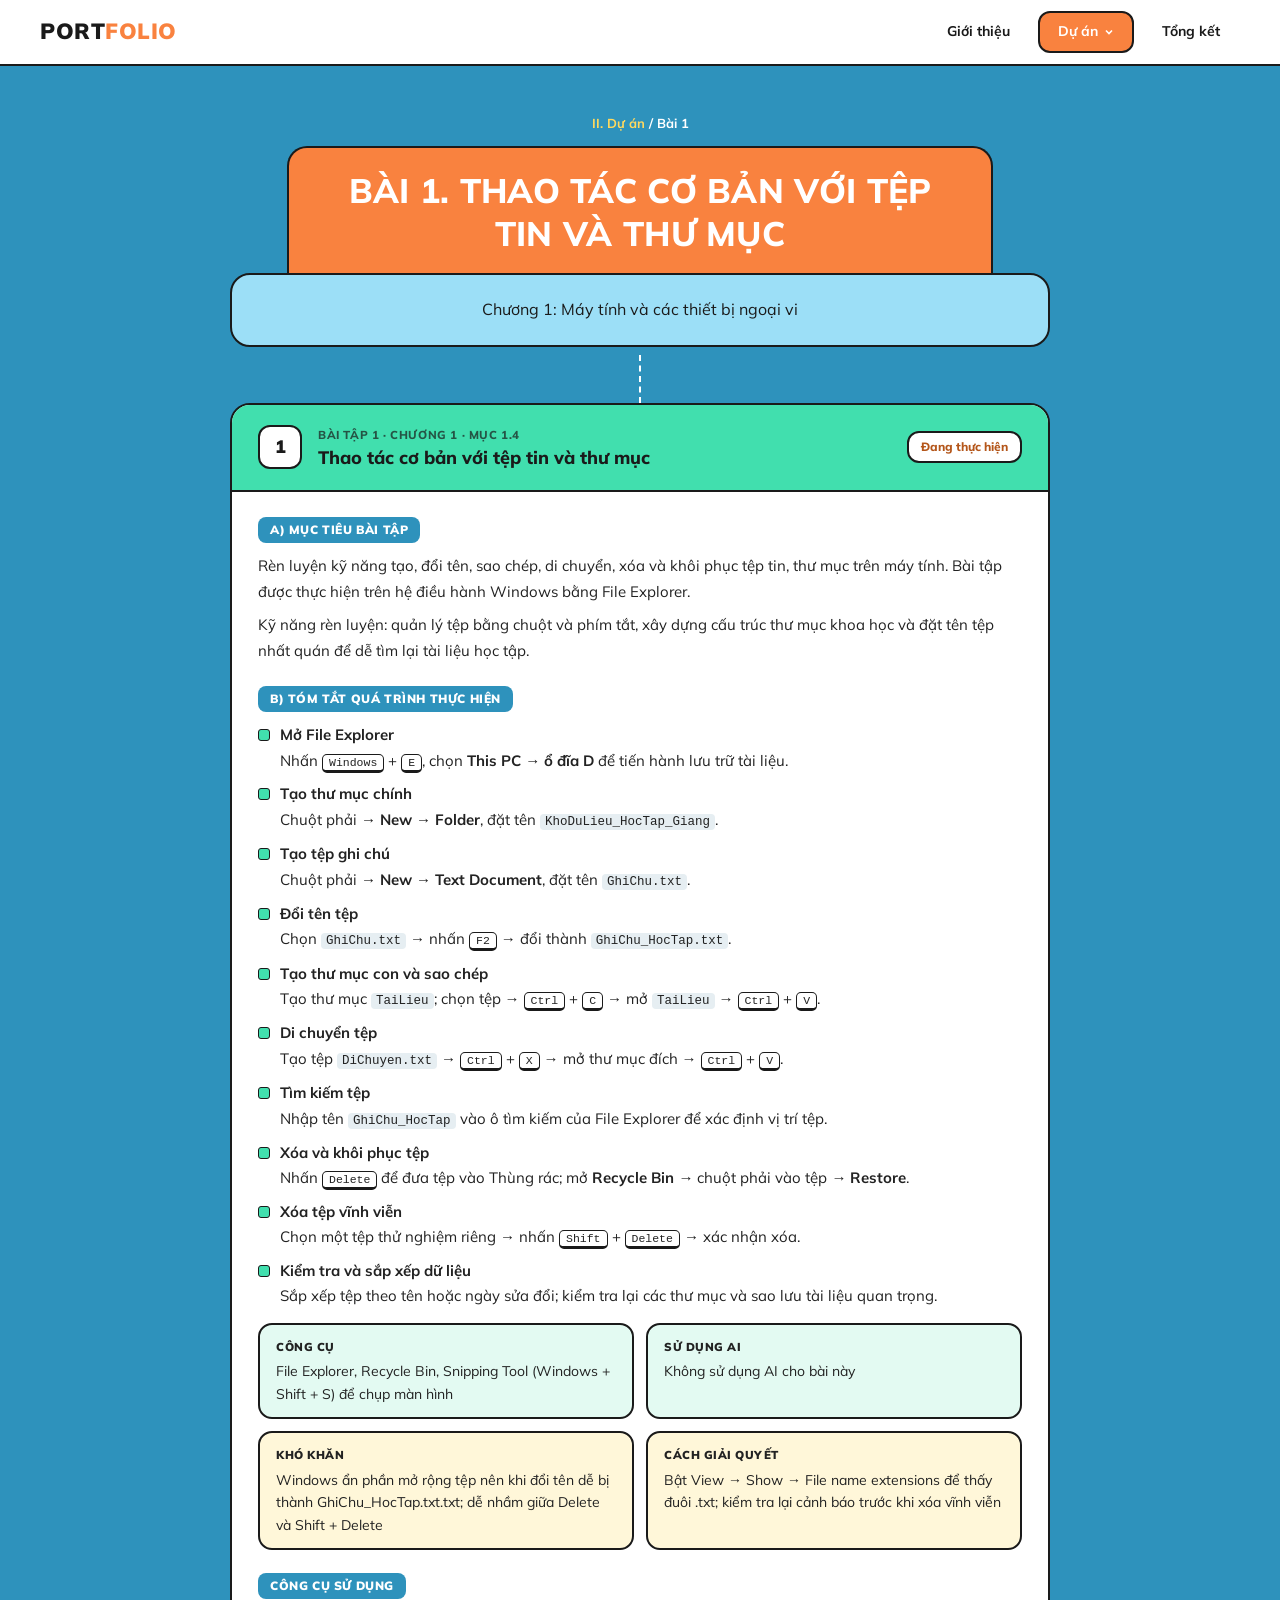
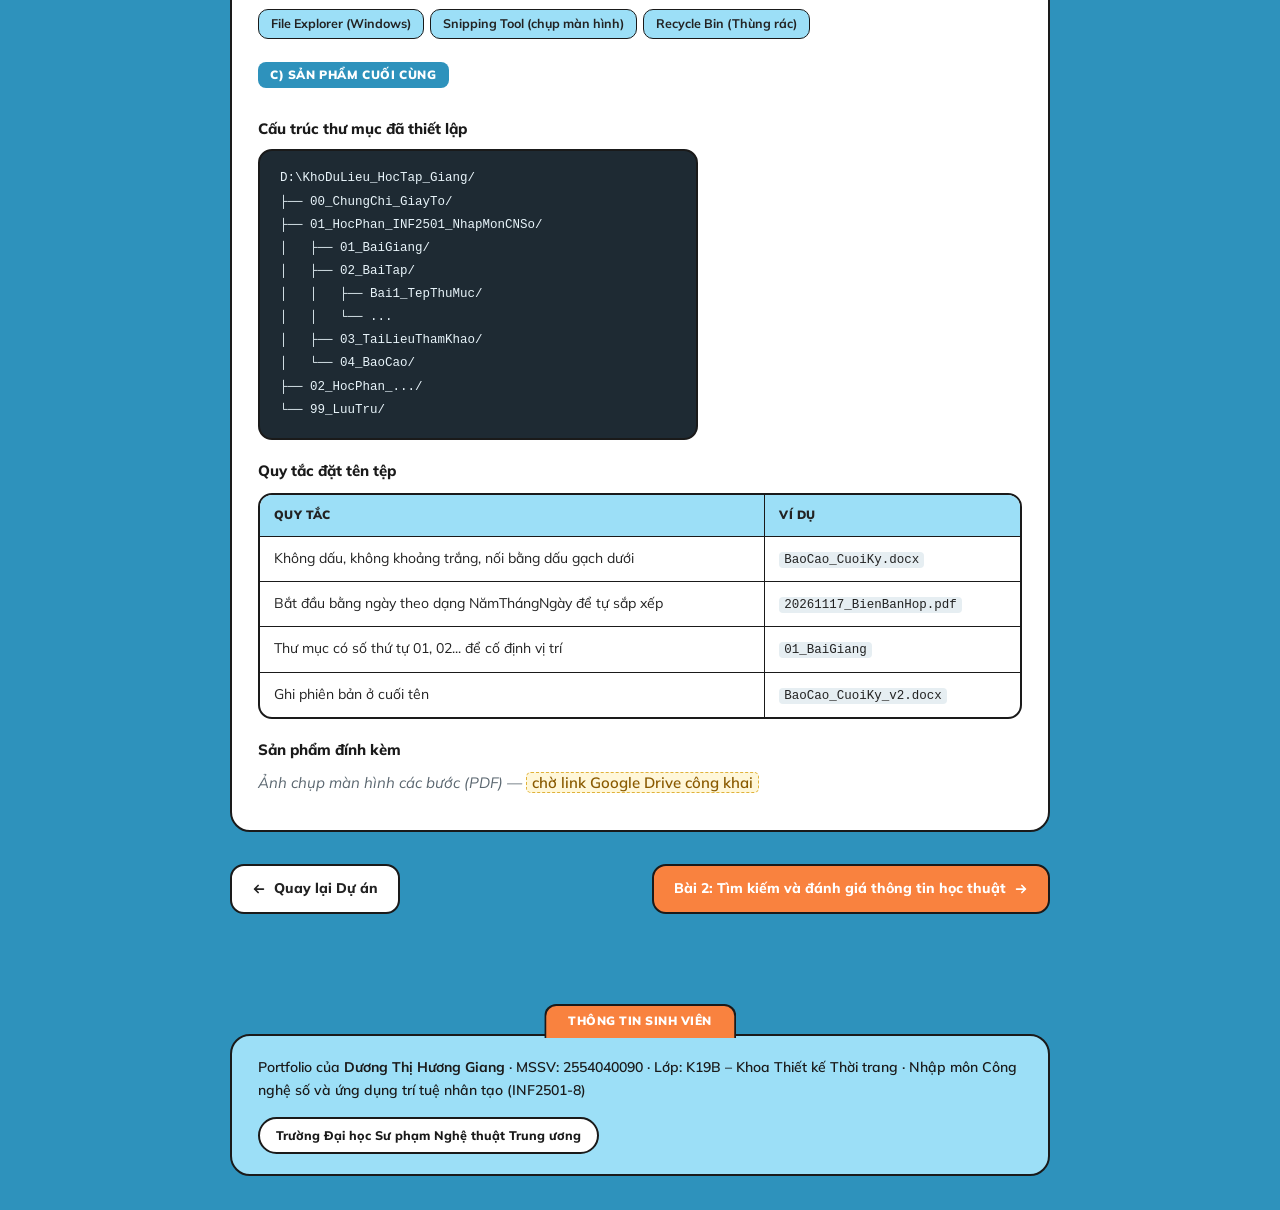
==== bai-1.html @ 85dfc7b1 "Portfolio website - Dương Thị Hương Giang Co-Authored-By: Claude Opus 5.5 <noreply@anthropic.com>" ====
<!doctype html>
<html lang="vi">
<head>
<meta charset="utf-8">
<meta name="viewport" content="width=device-width, initial-scale=1">
<title>Bài 1 – Thao tác cơ bản với tệp tin và thư mục · Portfolio Dương Thị Hương Giang</title>
<meta name="description" content="Rèn luyện kỹ năng tạo, đổi tên, sao chép, di chuyển, xóa tệp tin và thư mục một cách thành thạo trên hệ điều hành.">
<link rel="preconnect" href="https://fonts.googleapis.com">
<link rel="preconnect" href="https://fonts.gstatic.com" crossorigin>
<link href="https://fonts.googleapis.com/css2?family=Mulish:ital,wght@0,400;0,500;0,600;0,700;0,800;0,900;1,400;1,600&display=swap" rel="stylesheet">
<link rel="stylesheet" href="assets/style.css?v=1794900720">
<link rel="icon" href="data:image/svg+xml,%3Csvg xmlns='http://www.w3.org/2000/svg' viewBox='0 0 32 32'%3E%3Crect width='32' height='32' rx='8' fill='%231d9e75'/%3E%3Ctext x='16' y='21' font-family='Georgia' font-size='14' font-weight='700' fill='white' text-anchor='middle'%3EHG%3C/text%3E%3C/svg%3E">
</head>
<body>
<header class="site-header">
  <nav class="nav" aria-label="Điều hướng chính">
    <a class="brand" href="index.html">Port<span>folio</span></a>
    <button class="menu-toggle" aria-label="Mở menu" aria-expanded="false"><span></span></button>
    <ul class="menu">
      <li><a href="index.html">Giới thiệu</a></li>
      <li class="has-sub is-active"><a href="projects.html">Dự án <svg class="caret" viewBox="0 0 10 10" fill="none" stroke="currentColor" stroke-width="1.6"><path d="M2 3.5l3 3 3-3"/></svg></a>
        <ul class="submenu"><li><a href="bai-1.html" class=is-active><span class="num">1</span><span class="t">Thao tác cơ bản với tệp tin và thư mục</span></a></li><li><a href="bai-2.html"><span class="num">2</span><span class="t">Tìm kiếm và đánh giá thông tin học thuật</span></a></li><li><a href="bai-3.html"><span class="num">3</span><span class="t">Viết Prompt hiệu quả cho các tác vụ học tập</span></a></li><li><a href="bai-4.html"><span class="num">4</span><span class="t">Sử dụng công cụ hợp tác trực tuyến cho dự án nhóm</span></a></li><li><a href="bai-5.html"><span class="num">5</span><span class="t">Sử dụng AI tạo sinh để hỗ trợ sáng tạo nội dung</span></a></li><li><a href="bai-6.html"><span class="num">6</span><span class="t">Sử dụng AI có trách nhiệm trong học tập và nghiên cứu</span></a></li></ul>
      </li>
      <li><a href="conclusion.html">Tổng kết</a></li>
    </ul>
  </nav>
</header>
<main>
<section class="page-head">
  <div class="inner">
    <div class="crumbs"><a href="projects.html">II. Dự án</a> / Bài 1</div>
    <h2>Bài 1. Thao tác cơ bản với tệp tin và thư mục</h2>
    <p>Chương 1: Máy tính và các thiết bị ngoại vi</p>
  </div>
</section>
<div class="wrap-col">
<article class="project-card reveal">
  <div class="project-card-header">
    <div class="bai-badge">1</div>
    <div class="project-title-wrap">
      <div class="project-subject">Bài tập 1 · Chương 1 · Mục 1.4</div>
      <div class="project-title">Thao tác cơ bản với tệp tin và thư mục</div>
    </div>
    <span class="status-badge status-wip">Đang thực hiện</span>
  </div>
  <div class="project-body">
    <div class="project-section"><div class="project-section-label">a) Mục tiêu bài tập</div><p>Rèn luyện kỹ năng tạo, đổi tên, sao chép, di chuyển, xóa và khôi phục tệp tin, thư mục trên máy tính. Bài tập được thực hiện trên hệ điều hành Windows bằng File Explorer.</p>
<p>Kỹ năng rèn luyện: quản lý tệp bằng chuột và phím tắt, xây dựng cấu trúc thư mục khoa học và đặt tên tệp nhất quán để dễ tìm lại tài liệu học tập.</p></div>
    <div class="project-section"><div class="project-section-label">b) Tóm tắt quá trình thực hiện</div><ul class="steps">
<li><div><b>Mở File Explorer</b><br>Nhấn <kbd>Windows</kbd> + <kbd>E</kbd>, chọn <b>This PC</b> → <b>ổ đĩa D</b> để tiến hành lưu trữ tài liệu.</div></li>
<li><div><b>Tạo thư mục chính</b><br>Chuột phải → <b>New → Folder</b>, đặt tên <code>KhoDuLieu_HocTap_Giang</code>.</div></li>
<li><div><b>Tạo tệp ghi chú</b><br>Chuột phải → <b>New → Text Document</b>, đặt tên <code>GhiChu.txt</code>.</div></li>
<li><div><b>Đổi tên tệp</b><br>Chọn <code>GhiChu.txt</code> → nhấn <kbd>F2</kbd> → đổi thành <code>GhiChu_HocTap.txt</code>.</div></li>
<li><div><b>Tạo thư mục con và sao chép</b><br>Tạo thư mục <code>TaiLieu</code>; chọn tệp → <kbd>Ctrl</kbd> + <kbd>C</kbd> → mở <code>TaiLieu</code> → <kbd>Ctrl</kbd> + <kbd>V</kbd>.</div></li>
<li><div><b>Di chuyển tệp</b><br>Tạo tệp <code>DiChuyen.txt</code> → <kbd>Ctrl</kbd> + <kbd>X</kbd> → mở thư mục đích → <kbd>Ctrl</kbd> + <kbd>V</kbd>.</div></li>
<li><div><b>Tìm kiếm tệp</b><br>Nhập tên <code>GhiChu_HocTap</code> vào ô tìm kiếm của File Explorer để xác định vị trí tệp.</div></li>
<li><div><b>Xóa và khôi phục tệp</b><br>Nhấn <kbd>Delete</kbd> để đưa tệp vào Thùng rác; mở <b>Recycle Bin</b> → chuột phải vào tệp → <b>Restore</b>.</div></li>
<li><div><b>Xóa tệp vĩnh viễn</b><br>Chọn một tệp thử nghiệm riêng → nhấn <kbd>Shift</kbd> + <kbd>Delete</kbd> → xác nhận xóa.</div></li>
<li><div><b>Kiểm tra và sắp xếp dữ liệu</b><br>Sắp xếp tệp theo tên hoặc ngày sửa đổi; kiểm tra lại các thư mục và sao lưu tài liệu quan trọng.</div></li>
</ul>
<dl class="kv"><div><dt>Công cụ</dt><dd>File Explorer, Recycle Bin, Snipping Tool (Windows + Shift + S) để chụp màn hình</dd></div><div><dt>Sử dụng AI</dt><dd>Không sử dụng AI cho bài này</dd></div><div><dt>Khó khăn</dt><dd>Windows ẩn phần mở rộng tệp nên khi đổi tên dễ bị thành GhiChu_HocTap.txt.txt; dễ nhầm giữa Delete và Shift + Delete</dd></div><div><dt>Cách giải quyết</dt><dd>Bật View → Show → File name extensions để thấy đuôi .txt; kiểm tra lại cảnh báo trước khi xóa vĩnh viễn</dd></div></dl></div>
    <div class="project-section"><div class="project-section-label">Công cụ sử dụng</div><div class="tools-row"><span class="tool-tag">File Explorer (Windows)</span><span class="tool-tag">Snipping Tool (chụp màn hình)</span><span class="tool-tag">Recycle Bin (Thùng rác)</span></div></div>
    <div class="project-section"><div class="project-section-label">c) Sản phẩm cuối cùng</div><h3>Cấu trúc thư mục đã thiết lập</h3>
<div class="tree">D:\KhoDuLieu_HocTap_Giang/
├── 00_ChungChi_GiayTo/
├── 01_HocPhan_INF2501_NhapMonCNSo/
│   ├── 01_BaiGiang/
│   ├── 02_BaiTap/
│   │   ├── Bai1_TepThuMuc/
│   │   └── ...
│   ├── 03_TaiLieuThamKhao/
│   └── 04_BaoCao/
├── 02_HocPhan_.../
└── 99_LuuTru/</div>
<h3>Quy tắc đặt tên tệp</h3>
<div class="table-wrap"><table><thead><tr><th>Quy tắc</th><th>Ví dụ</th></tr></thead><tbody><tr><td>Không dấu, không khoảng trắng, nối bằng dấu gạch dưới</td><td><code>BaoCao_CuoiKy.docx</code></td></tr><tr><td>Bắt đầu bằng ngày theo dạng NămThángNgày để tự sắp xếp</td><td><code>20261117_BienBanHop.pdf</code></td></tr><tr><td>Thư mục có số thứ tự 01, 02... để cố định vị trí</td><td><code>01_BaiGiang</code></td></tr><tr><td>Ghi phiên bản ở cuối tên</td><td><code>BaoCao_CuoiKy_v2.docx</code></td></tr></tbody></table></div>
<h3>Sản phẩm đính kèm</h3>
<p class="placeholder-note">Ảnh chụp màn hình các bước (PDF) — <span class="todo">chờ link Google Drive công khai</span></p></div>
  </div>
</article>
<nav class="pager" aria-label="Chuyển trang">
  <a href="projects.html"><svg viewBox="0 0 16 16" fill="none" stroke="currentColor" stroke-width="2" stroke-linecap="round" stroke-linejoin="round"><path d="M13 8H3M7 4L3 8l4 4"/></svg> Quay lại Dự án</a>
  <a class="next" href="bai-2.html">Bài 2: Tìm kiếm và đánh giá thông tin học thuật <svg viewBox="0 0 16 16" fill="none" stroke="currentColor" stroke-width="2" stroke-linecap="round" stroke-linejoin="round"><path d="M3 8h10M9 4l4 4-4 4"/></svg></a>
</nav>
</div>
</main>
<footer class="site-footer">
  <div class="left">Portfolio của <strong>Dương Thị Hương Giang</strong> · MSSV: 2554040090 · Lớp: K19B – Khoa Thiết kế Thời trang · Nhập môn Công nghệ số và ứng dụng trí tuệ nhân tạo (INF2501-8)</div>
  <div class="submit-badge">Trường Đại học Sư phạm Nghệ thuật Trung ương</div>
</footer>
<script src="assets/site.js?v=2"></script>
</body>
</html>
---- assets/style.css ----
/* Portfolio — phong cách infographic: nền xanh dương, cam, bạc hà, vàng, thẻ trắng viền đen */
:root {
  --blue: #2e92bc;
  --blue-dark: #237aa0;
  --sky: #9cdff7;
  --orange: #f9823f;
  --mint: #41dfae;
  --mint-50: #e3faf2;
  --yellow: #ffd95e;
  --yellow-50: #fff7d9;
  --ink: #1a1a1a;
  --text: #222;
  --muted: #5b6770;
  --line: #1a1a1a;
  --soft: #e6eef2;
  --b: 2px solid var(--ink);
  --r: 20px;
  --font: 'Mulish', 'Be Vietnam Pro', -apple-system, sans-serif;
  --mono: Consolas, Monaco, 'SF Mono', monospace;
}
* { margin: 0; padding: 0; box-sizing: border-box; }
html { scroll-behavior: smooth; -webkit-text-size-adjust: 100%; }
body { font-family: var(--font); background: var(--blue); color: var(--text); font-size: 15px; line-height: 1.7; overflow-x: hidden; min-height: 100vh; }
img { max-width: 100%; display: block; }
a { color: inherit; }
strong, b { font-weight: 700; }

/* ---------- NAV ---------- */
.site-header { position: fixed; top: 0; left: 0; right: 0; z-index: 100; background: #fff; border-bottom: var(--b); }
.nav { height: 64px; padding: 0 40px; display: flex; align-items: center; justify-content: space-between; }
.brand { font-size: 22px; font-weight: 900; color: var(--ink); text-decoration: none; text-transform: uppercase; letter-spacing: .5px; }
.brand span { color: var(--orange); }
.menu { display: flex; gap: 8px; list-style: none; }
.menu > li { position: relative; }
.menu a { display: flex; align-items: center; gap: 6px; padding: 7px 18px; border-radius: 12px; font-size: 14px; font-weight: 700; color: var(--ink); text-decoration: none; border: 2px solid transparent; transition: background .2s; }
.menu > li > a:hover { background: var(--sky); border-color: var(--ink); }
.menu > li > a.is-active, .menu > li.is-active > a { background: var(--orange); color: #fff; border-color: var(--ink); }
.submenu {
  position: absolute; top: calc(100% + 12px); right: 0; min-width: 360px; list-style: none; background: #fff; border: var(--b);
  border-radius: 16px; padding: 8px; opacity: 0; visibility: hidden; transform: translateY(-4px); transition: all .2s;
}
.submenu::before { content: ""; position: absolute; top: -14px; left: 0; right: 0; height: 14px; }
.has-sub:hover .submenu, .has-sub:focus-within .submenu { opacity: 1; visibility: visible; transform: none; }
.submenu a { display: flex; gap: 12px; align-items: center; padding: 8px 10px; font-weight: 600; border-radius: 10px; }
.submenu a:hover, .submenu a.is-active { background: var(--mint-50); }
.submenu .num { width: 30px; height: 30px; border-radius: 8px; border: var(--b); display: grid; place-items: center; font-weight: 900; font-size: 13px; flex-shrink: 0; background: var(--mint); }
.submenu li:nth-child(even) .num { background: var(--yellow); }
.submenu .t { font-size: 13px; line-height: 1.35; }
.caret { width: 10px; height: 10px; }
.menu-toggle { display: none; }

/* ---------- Khối tiêu đề (cam) + mô tả (xanh nhạt) ---------- */
main { padding-top: 64px; }
.inner { max-width: 820px; margin: 0 auto; }
.page-head { padding: 48px 24px 8px; }
.page-head .inner { display: flex; flex-direction: column; align-items: stretch; }
.page-head h2, .ig-title-lg {
  background: var(--orange); color: #fff; border: var(--b); border-bottom: 0; border-radius: var(--r) var(--r) 0 0;
  margin: 0 7%; padding: 22px 28px 18px; text-align: center; text-transform: uppercase; font-weight: 800;
  font-size: clamp(22px, 3.6vw, 34px); line-height: 1.25; letter-spacing: .3px;
}
.page-head p, .ig-sub-lg {
  background: var(--sky); border: var(--b); border-radius: var(--r); padding: 22px 28px; text-align: center;
  font-size: 16px; line-height: 1.6; color: var(--ink);
}
.crumbs { align-self: center; font-size: 13px; font-weight: 700; color: #fff; margin-bottom: 12px; }
.crumbs a { color: var(--yellow); text-decoration: none; }
.connector { height: 48px; margin: 0 auto; width: 0; border-left: 2.5px dashed #fff; }

/* ---------- HERO ---------- */
.hero { padding: 48px 24px 0; }
.avatar-card {
  position: relative; display: flex; align-items: center; gap: 36px; background: #fff; border: var(--b); border-radius: var(--r);
  padding: 44px 48px 40px; margin-top: 38px;
}
.tab {
  position: absolute; top: -38px; left: 44px; height: 38px; display: inline-flex; align-items: center; padding: 0 26px;
  background: var(--mint); border: var(--b); border-bottom: 0; border-radius: 14px 14px 0 0; font-weight: 800; font-size: 16px; color: var(--ink);
}
.avatar {
  width: 132px; height: 132px; border-radius: 22px; overflow: hidden; flex-shrink: 0; background: var(--mint); border: var(--b);
  display: grid; place-items: center; font-size: 44px; font-weight: 900; color: var(--ink);
}
.avatar img { width: 100%; height: 100%; object-fit: cover; }
.avatar-name { font-size: 38px; font-weight: 900; line-height: 1.2; margin-bottom: 10px; color: var(--ink); }
.avatar-meta { font-size: 20px; line-height: 1.6; font-weight: 500; }

/* ---------- Thẻ có tab ---------- */
.info-grid { max-width: 868px; margin: 0 auto; padding: 0 24px 56px; display: grid; grid-template-columns: 1fr 1fr; gap: 56px 20px; }
.info-grid::before { content: ""; grid-column: 1 / -1; height: 94px; margin: 0 auto -94px; width: 0; border-left: 2.5px dashed #fff; }
.info-card, .summary-card { position: relative; background: #fff; border: var(--b); border-radius: var(--r); padding: 30px 30px 26px; margin-top: 38px; }
.info-card.full { grid-column: 1 / -1; }
.card-label, .summary-card h3 {
  position: absolute; top: -38px; left: 32px; max-width: calc(100% - 64px); height: 38px; display: inline-flex; align-items: center; gap: 10px;
  padding: 0 24px; background: var(--mint); border: var(--b); border-bottom: 0; border-radius: 14px 14px 0 0;
  font-size: 15px; font-weight: 800; color: var(--ink); white-space: nowrap; overflow: hidden; text-overflow: ellipsis;
}
.info-card:nth-child(odd) .card-label, .summary-card:nth-child(even) h3 { background: var(--yellow); }
.card-text { font-size: 15px; line-height: 1.75; }
.card-text ul { padding-left: 20px; }
.card-text li { margin-bottom: 6px; }
.goal-list { list-style: none; display: flex; flex-direction: column; gap: 10px; }
.goal-list li { display: flex; gap: 10px; font-size: 15px; line-height: 1.6; }
.goal-list li::before { content: ""; width: 10px; height: 10px; border-radius: 3px; background: var(--orange); border: 1.5px solid var(--ink); margin-top: 6px; flex-shrink: 0; }
.tag-cloud { display: flex; flex-wrap: wrap; gap: 8px; }
.tag { font-size: 13px; font-weight: 600; padding: 5px 14px; border-radius: 20px; background: #fff; border: var(--b); color: var(--ink); text-decoration: none; }
.tag.highlight { background: var(--mint); }

/* ---------- Thẻ bài tập ---------- */
.wrap-col { max-width: 868px; margin: 0 auto; padding: 0 24px 64px; display: flex; flex-direction: column; }
.wrap-col > * + * { margin-top: 56px; position: relative; }
.wrap-col > * + *::before { content: ""; position: absolute; top: -56px; left: 50%; height: 56px; border-left: 2.5px dashed #fff; }
.wrap-col > .summary-card + .summary-card { margin-top: 94px; }
.wrap-col > .summary-card + .summary-card::before { top: -94px; height: 56px; }
.page-head + .wrap-col { padding-top: 0; }
.page-head + .wrap-col::before { content: ""; display: block; height: 48px; width: 0; margin: 0 auto; border-left: 2.5px dashed #fff; }
.page-head + .wrap-col > .summary-card:first-child { margin-top: 38px; }
.page-head + .wrap-col > .summary-card:first-child::before { display: none; }

.project-card { display: block; background: #fff; border: var(--b); border-radius: var(--r); text-decoration: none; transition: transform .2s; }
a.project-card:hover { transform: translateY(-3px); }
.project-card-header { padding: 20px 26px; display: flex; align-items: center; gap: 16px; border-bottom: var(--b); background: var(--mint); border-radius: 18px 18px 0 0; }
.wrap-col > .project-card:nth-child(even) .project-card-header { background: var(--yellow); }
.bai-badge { width: 44px; height: 44px; border-radius: 12px; background: #fff; border: var(--b); display: grid; place-items: center; font-size: 18px; font-weight: 900; color: var(--ink); flex-shrink: 0; }
.project-title-wrap { flex: 1; min-width: 0; }
.project-subject { font-size: 11.5px; font-weight: 800; text-transform: uppercase; letter-spacing: .6px; color: var(--ink); opacity: .7; margin-bottom: 2px; }
.project-title { font-size: 18px; font-weight: 800; line-height: 1.3; color: var(--ink); }
.status-badge { font-size: 12px; font-weight: 800; padding: 4px 12px; border-radius: 12px; white-space: nowrap; border: var(--b); background: #fff; }
.status-done { background: #fff; color: #0d7a57; }
.status-done::before { content: "✓ "; }
.status-wip { background: #fff; color: #b4561a; }
.status-todo { color: var(--muted); }
.project-body { padding: 24px 26px 26px; }
.project-section { margin-bottom: 22px; }
.project-section:last-child { margin-bottom: 0; }
.project-section-label {
  display: inline-block; font-size: 12px; font-weight: 900; text-transform: uppercase; letter-spacing: .6px; color: #fff;
  background: var(--blue); border-radius: 8px; padding: 3px 12px; margin-bottom: 10px;
}
.project-section-text, .project-body p, .project-body li { font-size: 15px; line-height: 1.7; }
.project-body p { margin-bottom: 8px; }
.project-body ul, .project-body ol { padding-left: 20px; margin-bottom: 10px; }
.project-body li { margin-bottom: 4px; }
.project-body h3 { font-size: 15px; font-weight: 800; margin: 18px 0 8px; color: var(--ink); }
.project-body h3:first-child { margin-top: 0; }
.more-link { display: inline-flex; align-items: center; gap: 8px; font-size: 14px; font-weight: 800; color: #fff; background: var(--orange); border: var(--b); border-radius: 12px; padding: 7px 16px; margin-top: 4px; }
.more-link svg { width: 14px; height: 14px; transition: transform .2s; }
.project-card:hover .more-link svg { transform: translateX(3px); }

.tools-row { display: flex; flex-wrap: wrap; gap: 6px; }
.tool-tag { font-size: 12.5px; font-weight: 700; padding: 3px 12px; border-radius: 10px; background: var(--sky); border: 1.5px solid var(--ink); }
.attach-row { display: flex; gap: 8px; flex-wrap: wrap; margin-top: 6px; }
.attach-btn { display: inline-flex; align-items: center; gap: 6px; font-size: 13px; font-weight: 800; color: var(--ink); background: var(--yellow); border: var(--b); padding: 6px 14px; border-radius: 10px; text-decoration: none; }
.attach-btn:hover { background: var(--mint); }
.attach-btn svg { width: 12px; height: 12px; }
.placeholder-note { font-size: 13px; color: var(--muted); font-style: italic; }
.todo { background: var(--yellow-50); color: #8a5a00; border: 1.5px dashed #e0b23a; border-radius: 5px; padding: 0 5px; font-style: normal; font-weight: 600; }

.steps { list-style: none; padding: 0 !important; display: flex; flex-direction: column; gap: 8px; }
.steps li { display: flex; gap: 10px; margin: 0 !important; }
.steps li::before { content: ""; width: 10px; height: 10px; border-radius: 3px; background: var(--mint); border: 1.5px solid var(--ink); margin-top: 7px; flex-shrink: 0; }
.kv { display: grid; grid-template-columns: 1fr 1fr; gap: 12px; margin: 14px 0; }
.kv > div { padding: 12px 16px; border-radius: 14px; border: var(--b); background: var(--mint-50); }
.kv > div:nth-child(n+3) { background: var(--yellow-50); }
.kv dt { font-size: 11.5px; font-weight: 900; text-transform: uppercase; letter-spacing: .5px; margin-bottom: 4px; }
.kv dd { font-size: 14px; line-height: 1.6; }
.table-wrap { overflow-x: auto; border: var(--b); border-radius: 14px; margin: 10px 0 16px; }
table { width: 100%; border-collapse: collapse; font-size: 14px; min-width: 520px; }
th, td { text-align: left; padding: 10px 14px; border: 1.5px solid var(--ink); vertical-align: top; }
th { font-size: 12px; font-weight: 900; text-transform: uppercase; letter-spacing: .4px; background: var(--sky); }
tr > :first-child { border-left: 0; } tr > :last-child { border-right: 0; }
thead tr:first-child > * { border-top: 0; } tbody tr:last-child > * { border-bottom: 0; }
.tree { font-family: var(--mono); font-size: 12.5px; line-height: 1.85; background: #1e2a33; color: #e8f4fa; border: var(--b); border-radius: 14px; padding: 16px 20px; overflow-x: auto; white-space: pre; margin: 8px 0 14px; max-width: 440px; }
kbd { font-family: var(--mono); font-size: 11.5px; padding: 1px 6px; border: 1.5px solid var(--ink); border-bottom-width: 3px; border-radius: 5px; background: #fff; white-space: nowrap; }
code { font-family: var(--mono); font-size: 12.5px; background: var(--soft); padding: 1px 5px; border-radius: 4px; }
.embed { border: var(--b); border-radius: 14px; overflow: hidden; margin: 8px 0; }
.embed iframe { width: 100%; aspect-ratio: 4/3; border: 0; display: block; }
.callout, .reflect-text { font-size: 15px; line-height: 1.8; background: var(--sky); border: var(--b); border-radius: 16px; padding: 18px 22px; margin: 10px 0; font-weight: 600; text-align: center; }

/* prompt compare */
.prompt-grid { display: grid; grid-template-columns: 1fr; gap: 16px; margin: 10px 0 22px; }
.prompt-col { display: flex; flex-direction: column; }
.prompt-head { align-self: flex-start; font-size: 13px; font-weight: 900; padding: 4px 16px; border: var(--b); border-bottom: 0; border-radius: 12px 12px 0 0; margin-left: 14px; }
.prompt-box { flex: 1; background: #fff; border: var(--b); border-radius: 14px; padding: 14px 16px; display: flex; flex-direction: column; }
.prompt-text { font-family: var(--mono); font-size: 12.5px; line-height: 1.6; flex: 1; }
.prompt-tech { margin-top: 12px; padding: 8px 12px; background: var(--mint-50); border-radius: 8px; font-size: 13px; }
.task-goal { font-size: 14px !important; color: var(--muted); margin: 4px 0 4px !important; }
.prompt-result { margin-top: 12px; padding-top: 10px; border-top: 1.5px dashed var(--ink); font-size: 13px; font-style: italic; }
.p-basic .prompt-head { background: #ff9a8a; } .p-better .prompt-head { background: var(--sky); } .p-best .prompt-head { background: var(--mint); }
.task-label { display: inline-block; font-size: 14px; font-weight: 900; margin-top: 14px; color: var(--ink); border-bottom: 3px solid var(--orange); }

/* pager */
.pager { display: flex; justify-content: space-between; gap: 12px; flex-wrap: wrap; }
.wrap-col > .pager::before { display: none; }
.wrap-col > .pager { margin-top: 32px; }
.pager a { display: inline-flex; align-items: center; gap: 8px; padding: 11px 20px; border-radius: 14px; font-size: 14px; font-weight: 800; text-decoration: none; background: #fff; border: var(--b); transition: transform .2s; }
.pager a:hover { transform: translateY(-2px); }
.pager a.next { background: var(--orange); color: #fff; margin-left: auto; }
.pager svg { width: 14px; height: 14px; }

/* ---------- Tổng kết ---------- */
.summary-card h3 .h3-icon { display: none; }
.stats-row { display: grid; grid-template-columns: repeat(3, 1fr); gap: 14px; }
.stat-item { text-align: center; padding: 20px 14px; background: var(--mint-50); border: var(--b); border-radius: 16px; }
.stat-item:nth-child(2) { background: var(--yellow-50); } .stat-item:nth-child(3) { background: #e8f6fd; }
.stat-num { font-size: 34px; font-weight: 900; color: var(--orange); line-height: 1.3; }
.stat-label { font-size: 13px; font-weight: 700; }
.skill-rows { display: flex; flex-direction: column; gap: 14px; }
.skill-row { display: flex; align-items: center; gap: 12px; }
.skill-name { font-size: 14px; font-weight: 700; width: 180px; flex-shrink: 0; }
.skill-bar-wrap { flex: 1; height: 14px; background: #fff; border: var(--b); border-radius: 8px; overflow: hidden; }
.skill-bar { height: 100%; background: var(--mint); border-right: var(--b); }
.skill-row:nth-child(even) .skill-bar { background: var(--yellow); }
.skill-level { font-size: 12px; width: 70px; text-align: right; }
.challenge-grid { display: grid; grid-template-columns: 1fr 1fr; gap: 14px; }
.challenge-item { padding: 14px 16px; border-radius: 16px; border: var(--b); }
.challenge-item.good { background: var(--mint-50); }
.challenge-item.hard { background: var(--yellow-50); }
.challenge-label { font-size: 12px; font-weight: 900; text-transform: uppercase; letter-spacing: .5px; margin-bottom: 6px; }
.challenge-text { font-size: 14px; line-height: 1.6; }
.link-list { list-style: none; display: flex; flex-direction: column; gap: 10px; }
.link-list a { display: flex; align-items: center; gap: 14px; padding: 10px 14px; border: var(--b); border-radius: 14px; text-decoration: none; transition: background .2s; }
.link-list a:hover { background: var(--mint-50); }
.link-list li:nth-child(even) .bai-badge { background: var(--yellow); }
.link-list li:nth-child(odd) .bai-badge { background: var(--mint); }
.link-list .bai-badge { width: 36px; height: 36px; font-size: 15px; }
.link-list .t { flex: 1; font-size: 15px; font-weight: 800; }
.link-list .c { display: block; font-size: 12.5px; font-weight: 500; color: var(--muted); }
.link-list svg { width: 16px; height: 16px; }

/* ---------- FOOTER ---------- */
.site-footer {
  max-width: 820px; margin: 0 auto 40px; background: var(--sky); border: var(--b); border-radius: var(--r); padding: 20px 26px;
  display: flex; justify-content: space-between; align-items: center; gap: 14px; flex-wrap: wrap; position: relative;
}
.site-footer::before {
  content: "Thông tin sinh viên"; position: absolute; top: -32px; left: 50%; transform: translateX(-50%); height: 32px; padding: 0 22px;
  display: flex; align-items: center; background: var(--orange); color: #fff; border: var(--b); border-bottom: 0; border-radius: 12px 12px 0 0;
  font-size: 12px; font-weight: 900; text-transform: uppercase; letter-spacing: .5px; white-space: nowrap;
}
.site-footer .left { font-size: 14px; font-weight: 600; color: var(--ink); }
.submit-badge { display: inline-flex; background: #fff; border: var(--b); color: var(--ink); font-size: 12.5px; font-weight: 800; padding: 6px 16px; border-radius: 20px; }
main + .site-footer { margin-top: 56px; }

/* fade */
.reveal { animation: fadeIn .35s ease both; }
@keyframes fadeIn { from { opacity: 0; transform: translateY(8px); } to { opacity: 1; transform: none; } }

/* ---------- Infographic Bài 6 ---------- */
.ex-split { display: flex; gap: 32px; align-items: flex-start; }
.ex-split > .ex-text { flex: 1; min-width: 0; }
.ex-split > .ex-media { width: 340px; flex-shrink: 0; }
.infographic { background: var(--blue); border: var(--b); border-radius: 16px; padding: 22px 18px 24px; color: var(--ink); }
.ig-title { background: var(--orange); color: #fff; text-align: center; font-weight: 800; font-size: 12.5px; letter-spacing: .4px; text-transform: uppercase; padding: 9px 12px; border: 1.5px solid var(--ink); border-bottom: 0; border-radius: 10px 10px 0 0; margin: 0 18px; line-height: 1.35; }
.ig-sub { background: var(--sky); text-align: center; font-size: 10.5px; padding: 8px 12px; border: 1.5px solid var(--ink); border-radius: 10px; margin-bottom: 18px; line-height: 1.45; }
.ig-cols { display: grid; grid-template-columns: 1fr 1fr; gap: 12px; }
.ig-head { text-align: center; padding: 8px 6px; border: 1.5px solid var(--ink); border-radius: 10px; font-weight: 900; font-size: 13px; text-transform: uppercase; line-height: 1.2; }
.ig-head small { display: block; font-weight: 500; font-style: italic; font-size: 9px; text-transform: none; margin-top: 3px; }
.ig-do .ig-head, .ig-do .ig-tab, .ig-do .ig-icon { background: var(--mint); }
.ig-dont .ig-head, .ig-dont .ig-tab, .ig-dont .ig-icon { background: var(--yellow); }
.ig-item { position: relative; padding-top: 22px; }
.ig-item::before { content: ""; position: absolute; top: 0; left: 50%; height: 14px; border-left: 1.5px dashed #fff; }
.ig-tab { width: 82%; margin: 0 auto; text-align: center; font-size: 10.5px; font-weight: 800; padding: 5px 6px; border: 1.5px solid var(--ink); border-bottom: 0; border-radius: 8px 8px 0 0; line-height: 1.25; }
.ig-card { background: #fff; border: 1.5px solid var(--ink); border-radius: 10px; padding: 14px 12px; display: flex; gap: 10px; align-items: center; min-height: 92px; }
.ig-icon { width: 34px; height: 34px; border-radius: 8px; display: grid; place-items: center; flex-shrink: 0; border: 1.5px solid var(--ink); }
.ig-icon svg { width: 20px; height: 20px; fill: none; stroke: #fff; stroke-width: 2.2; stroke-linecap: round; stroke-linejoin: round; }
.ig-dont .ig-icon svg { stroke: #fff; }
.ig-card p { font-size: 10.5px !important; line-height: 1.45 !important; margin: 0 !important; }
.ig-note-tab { width: 48%; margin: 22px auto 0; background: var(--orange); color: #fff; text-align: center; font-size: 10px; font-weight: 900; text-transform: uppercase; padding: 5px; border: 1.5px solid var(--ink); border-bottom: 0; border-radius: 8px 8px 0 0; }
.ig-note { background: var(--sky); text-align: center; font-size: 11px; font-weight: 800; padding: 12px; border: 1.5px solid var(--ink); border-radius: 10px; line-height: 1.45; }

/* nguồn tài liệu Bài 2 */
.src-list { display: flex; flex-direction: column; gap: 14px; margin: 12px 0 18px; }
.src-card { border: var(--b); border-radius: 16px; padding: 14px 16px; background: #fff; }
.src-card:nth-child(odd) { background: #f4fdf9; } .src-card:nth-child(even) { background: #fffcef; }
.src-top { display: flex; flex-wrap: wrap; gap: 6px; align-items: center; margin-bottom: 8px; }
.src-n { width: 28px; height: 28px; border-radius: 8px; border: var(--b); background: var(--orange); color: #fff; display: grid; place-items: center; font-weight: 900; font-size: 13px; }
.src-top .status-badge { margin-left: auto; }
.src-title { display: block; font-size: 14px; font-weight: 700; color: var(--ink); line-height: 1.5; margin-bottom: 10px; text-decoration-color: var(--orange); }
.src-eval { display: grid; grid-template-columns: repeat(3, 1fr); gap: 8px 14px; }
.src-eval dt { font-size: 10.5px; font-weight: 900; text-transform: uppercase; letter-spacing: .4px; color: var(--blue-dark); }
.src-eval dd { font-size: 12.5px; line-height: 1.5; }
@media (max-width: 760px) { .src-eval { grid-template-columns: 1fr 1fr; } .src-top .status-badge { margin-left: 0; } }

/* toàn văn câu trả lời AI (Bài 3) */
.raw-out { margin-top: 8px; font-style: normal; }
.raw-out summary { cursor: pointer; font-weight: 800; color: var(--blue-dark); font-size: 13px; }
.raw-text { margin-top: 8px; max-height: 420px; overflow: auto; white-space: pre-wrap; font-family: var(--mono); font-size: 12px; line-height: 1.6; background: #f6fafc; border: 1.5px dashed var(--ink); border-radius: 10px; padding: 12px 14px; color: var(--text); }

/* ---------- RESPONSIVE ---------- */
@media (max-width: 760px) {
  .nav { padding: 0 16px; }
  .menu-toggle { display: flex; align-items: center; justify-content: center; width: 40px; height: 40px; border: var(--b); background: var(--yellow); border-radius: 12px; cursor: pointer; }
  .menu-toggle span, .menu-toggle span::before, .menu-toggle span::after { display: block; width: 16px; height: 2px; background: var(--ink); position: relative; transition: transform .2s; }
  .menu-toggle span::before, .menu-toggle span::after { content: ""; position: absolute; left: 0; }
  .menu-toggle span::before { top: -5px; } .menu-toggle span::after { top: 5px; }
  .nav-open .menu-toggle span { background: transparent; }
  .nav-open .menu-toggle span::before { transform: translateY(5px) rotate(45deg); }
  .nav-open .menu-toggle span::after { transform: translateY(-5px) rotate(-45deg); }
  .menu { display: none; position: absolute; top: 64px; left: 0; right: 0; flex-direction: column; background: #fff; border-bottom: var(--b); padding: 10px 16px 16px; max-height: calc(100vh - 64px); overflow-y: auto; }
  .nav-open .menu { display: flex; }
  .menu a { font-size: 15px; padding: 10px 12px; }
  .submenu { position: static; opacity: 1; visibility: visible; transform: none; border: 0; padding: 0 0 0 12px; min-width: 0; }
  .submenu::before { display: none; }
  .caret { display: none; }
  .page-head, .hero { padding-left: 16px; padding-right: 16px; }
  .page-head h2, .ig-title-lg { margin: 0 4%; padding: 16px 16px 14px; }
  .page-head p, .ig-sub-lg { padding: 16px 18px; font-size: 15px; }
  .avatar-card { flex-direction: column; align-items: flex-start; gap: 18px; padding: 32px 22px 24px; }
  .avatar { width: 96px; height: 96px; font-size: 32px; }
  .avatar-name { font-size: 28px; }
  .avatar-meta { font-size: 16px; }
  .tab, .card-label, .summary-card h3 { left: 18px; padding: 0 16px; font-size: 14px; }
  .info-grid, .wrap-col { padding-left: 16px; padding-right: 16px; }
  .info-grid { grid-template-columns: 1fr; }
  .info-card, .summary-card { padding: 26px 20px 22px; }
  .challenge-grid, .kv { grid-template-columns: 1fr; }
  .stats-row { grid-template-columns: 1fr 1fr; }
  .skill-name { width: 120px; font-size: 13px; }
  .project-card-header { flex-wrap: wrap; padding: 16px 18px; }
  .project-body { padding: 20px 18px; }
  .ex-split { flex-direction: column; }
  .ex-split > .ex-media { width: 100%; }
  .site-footer { margin: 0 16px 32px; flex-direction: column; text-align: center; }
}
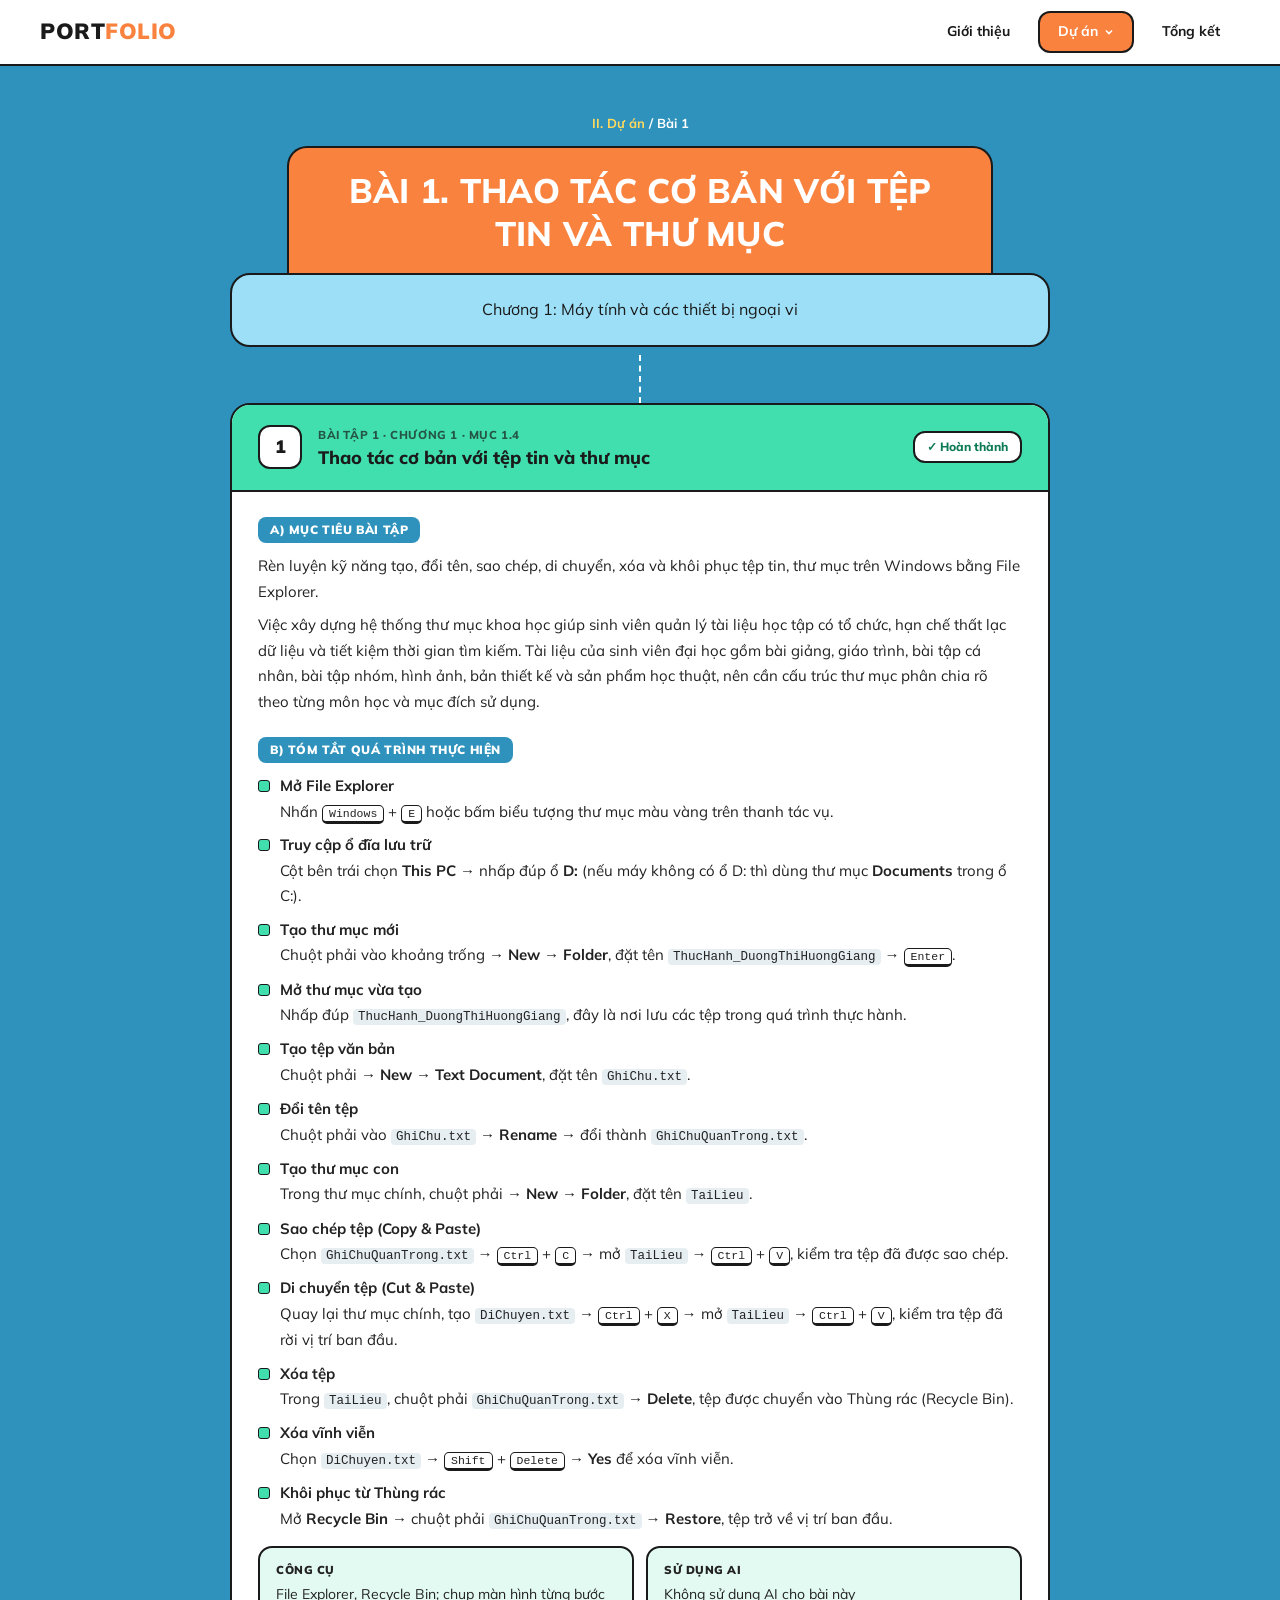
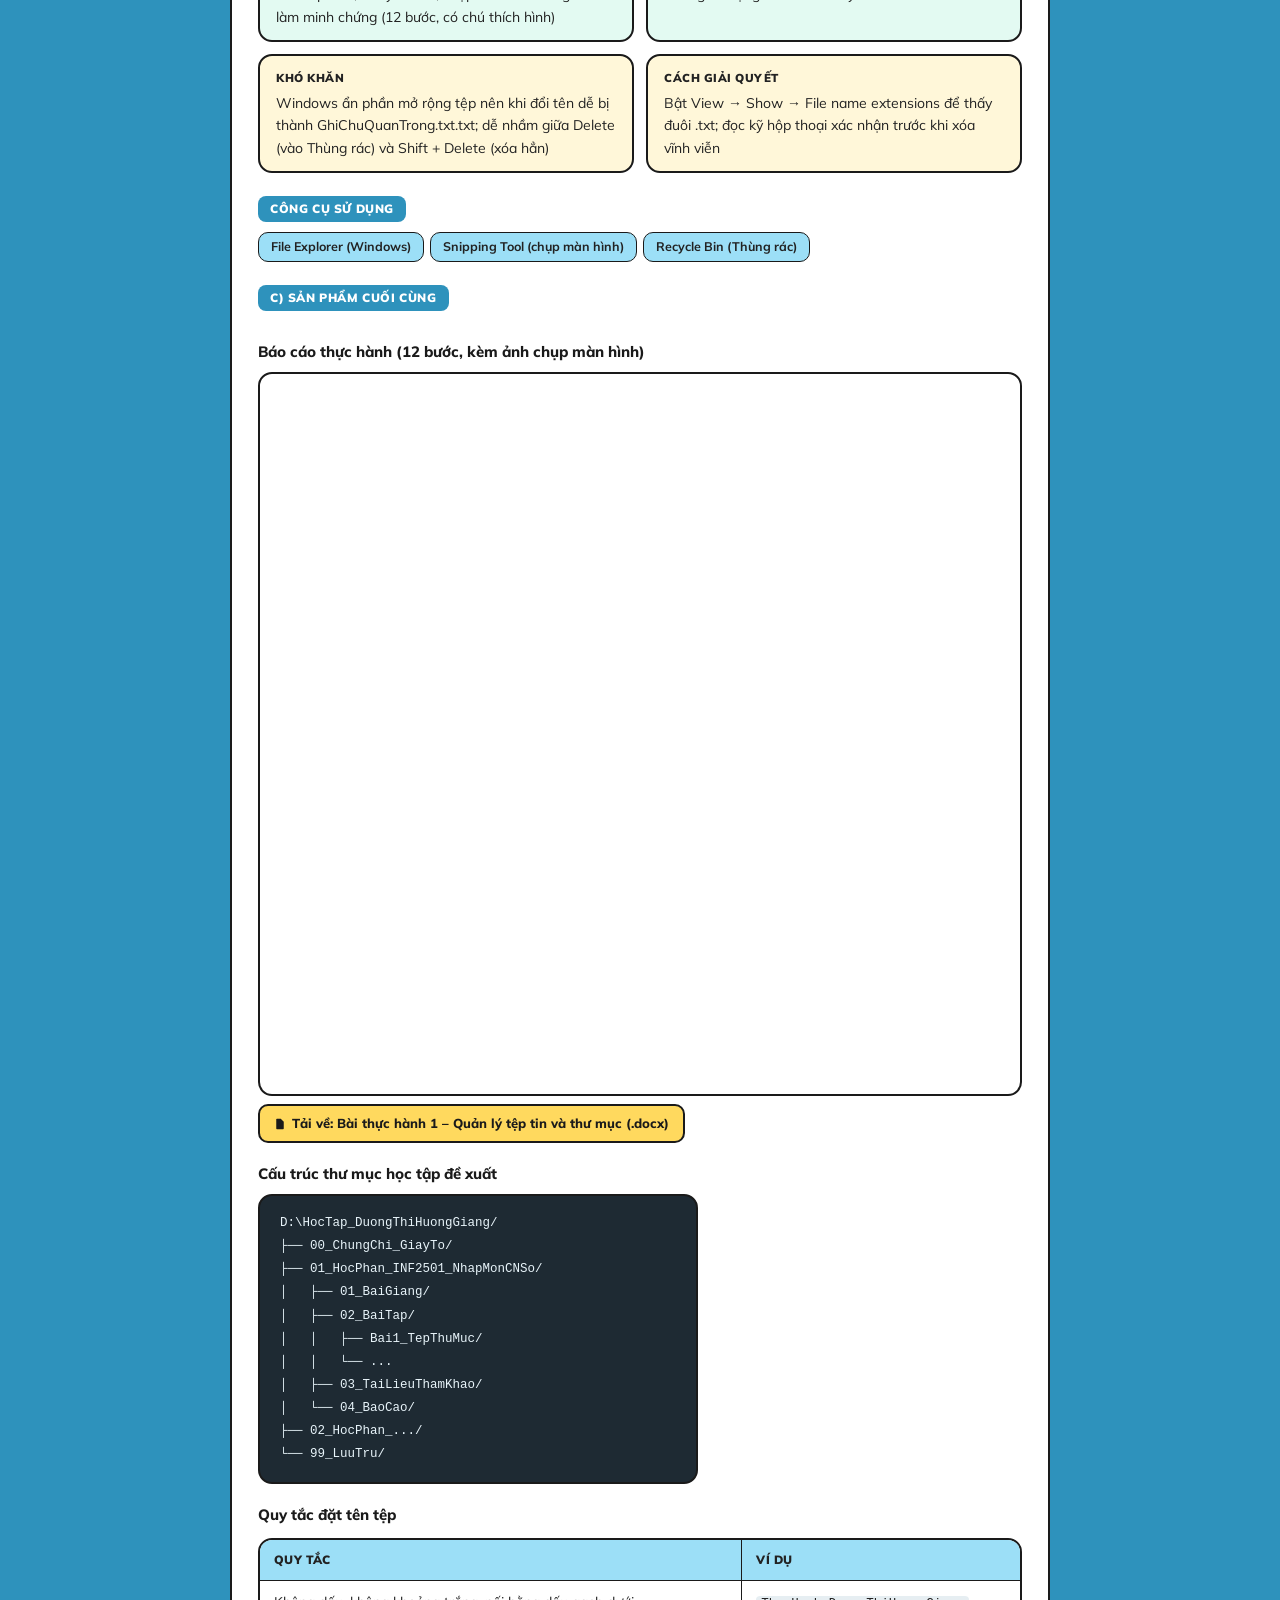
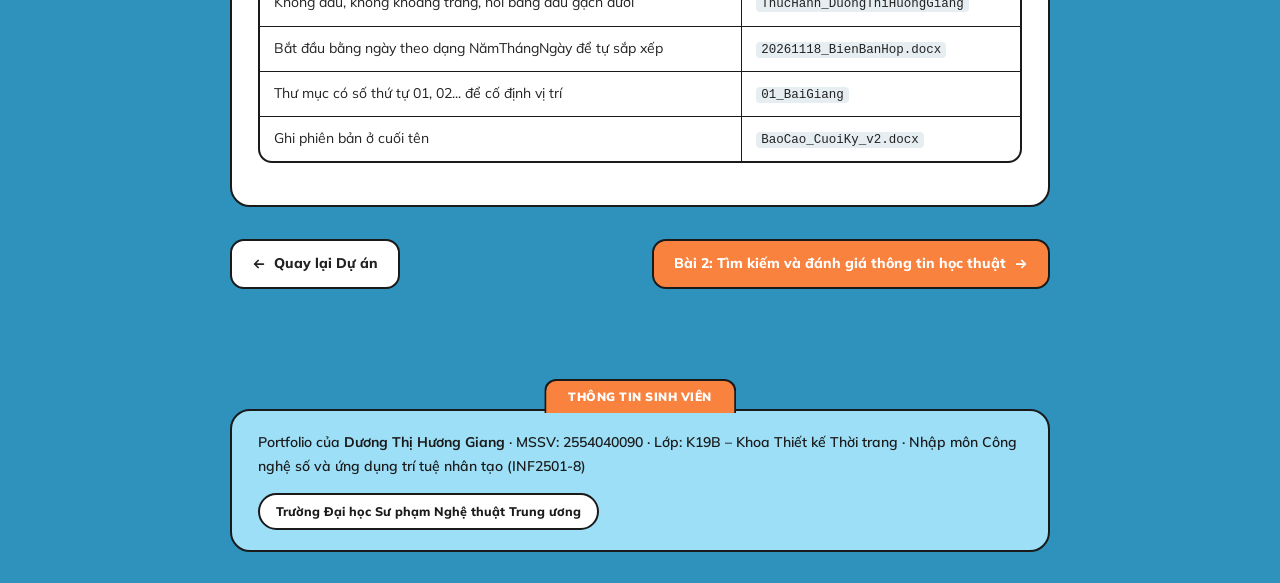
==== commit 362e158e: "Cập nhật Bài 1–4 theo báo cáo thật, ảnh đại diện, mục tiêu học tập Co-Authored-By: Claude Opus 5.5 <" ====
--- a/bai-1.html
+++ b/bai-1.html
@@ -8,7 +8,7 @@
 <link rel="preconnect" href="https://fonts.googleapis.com">
 <link rel="preconnect" href="https://fonts.gstatic.com" crossorigin>
 <link href="https://fonts.googleapis.com/css2?family=Mulish:ital,wght@0,400;0,500;0,600;0,700;0,800;0,900;1,400;1,600&display=swap" rel="stylesheet">
-<link rel="stylesheet" href="assets/style.css?v=1794900720">
+<link rel="stylesheet" href="assets/style.css?v=1795139945">
 <link rel="icon" href="data:image/svg+xml,%3Csvg xmlns='http://www.w3.org/2000/svg' viewBox='0 0 32 32'%3E%3Crect width='32' height='32' rx='8' fill='%231d9e75'/%3E%3Ctext x='16' y='21' font-family='Georgia' font-size='14' font-weight='700' fill='white' text-anchor='middle'%3EHG%3C/text%3E%3C/svg%3E">
 </head>
 <body>
@@ -41,27 +41,31 @@
       <div class="project-subject">Bài tập 1 · Chương 1 · Mục 1.4</div>
       <div class="project-title">Thao tác cơ bản với tệp tin và thư mục</div>
     </div>
-    <span class="status-badge status-wip">Đang thực hiện</span>
+    <span class="status-badge status-done">Hoàn thành</span>
   </div>
   <div class="project-body">
-    <div class="project-section"><div class="project-section-label">a) Mục tiêu bài tập</div><p>Rèn luyện kỹ năng tạo, đổi tên, sao chép, di chuyển, xóa và khôi phục tệp tin, thư mục trên máy tính. Bài tập được thực hiện trên hệ điều hành Windows bằng File Explorer.</p>
-<p>Kỹ năng rèn luyện: quản lý tệp bằng chuột và phím tắt, xây dựng cấu trúc thư mục khoa học và đặt tên tệp nhất quán để dễ tìm lại tài liệu học tập.</p></div>
+    <div class="project-section"><div class="project-section-label">a) Mục tiêu bài tập</div><p>Rèn luyện kỹ năng tạo, đổi tên, sao chép, di chuyển, xóa và khôi phục tệp tin, thư mục trên Windows bằng File Explorer.</p>
+<p>Việc xây dựng hệ thống thư mục khoa học giúp sinh viên quản lý tài liệu học tập có tổ chức, hạn chế thất lạc dữ liệu và tiết kiệm thời gian tìm kiếm. Tài liệu của sinh viên đại học gồm bài giảng, giáo trình, bài tập cá nhân, bài tập nhóm, hình ảnh, bản thiết kế và sản phẩm học thuật, nên cần cấu trúc thư mục phân chia rõ theo từng môn học và mục đích sử dụng.</p></div>
     <div class="project-section"><div class="project-section-label">b) Tóm tắt quá trình thực hiện</div><ul class="steps">
-<li><div><b>Mở File Explorer</b><br>Nhấn <kbd>Windows</kbd> + <kbd>E</kbd>, chọn <b>This PC</b> → <b>ổ đĩa D</b> để tiến hành lưu trữ tài liệu.</div></li>
-<li><div><b>Tạo thư mục chính</b><br>Chuột phải → <b>New → Folder</b>, đặt tên <code>KhoDuLieu_HocTap_Giang</code>.</div></li>
-<li><div><b>Tạo tệp ghi chú</b><br>Chuột phải → <b>New → Text Document</b>, đặt tên <code>GhiChu.txt</code>.</div></li>
-<li><div><b>Đổi tên tệp</b><br>Chọn <code>GhiChu.txt</code> → nhấn <kbd>F2</kbd> → đổi thành <code>GhiChu_HocTap.txt</code>.</div></li>
-<li><div><b>Tạo thư mục con và sao chép</b><br>Tạo thư mục <code>TaiLieu</code>; chọn tệp → <kbd>Ctrl</kbd> + <kbd>C</kbd> → mở <code>TaiLieu</code> → <kbd>Ctrl</kbd> + <kbd>V</kbd>.</div></li>
-<li><div><b>Di chuyển tệp</b><br>Tạo tệp <code>DiChuyen.txt</code> → <kbd>Ctrl</kbd> + <kbd>X</kbd> → mở thư mục đích → <kbd>Ctrl</kbd> + <kbd>V</kbd>.</div></li>
-<li><div><b>Tìm kiếm tệp</b><br>Nhập tên <code>GhiChu_HocTap</code> vào ô tìm kiếm của File Explorer để xác định vị trí tệp.</div></li>
-<li><div><b>Xóa và khôi phục tệp</b><br>Nhấn <kbd>Delete</kbd> để đưa tệp vào Thùng rác; mở <b>Recycle Bin</b> → chuột phải vào tệp → <b>Restore</b>.</div></li>
-<li><div><b>Xóa tệp vĩnh viễn</b><br>Chọn một tệp thử nghiệm riêng → nhấn <kbd>Shift</kbd> + <kbd>Delete</kbd> → xác nhận xóa.</div></li>
-<li><div><b>Kiểm tra và sắp xếp dữ liệu</b><br>Sắp xếp tệp theo tên hoặc ngày sửa đổi; kiểm tra lại các thư mục và sao lưu tài liệu quan trọng.</div></li>
+<li><div><b>Mở File Explorer</b><br>Nhấn <kbd>Windows</kbd> + <kbd>E</kbd> hoặc bấm biểu tượng thư mục màu vàng trên thanh tác vụ.</div></li>
+<li><div><b>Truy cập ổ đĩa lưu trữ</b><br>Cột bên trái chọn <b>This PC</b> → nhấp đúp ổ <b>D:</b> (nếu máy không có ổ D: thì dùng thư mục <b>Documents</b> trong ổ C:).</div></li>
+<li><div><b>Tạo thư mục mới</b><br>Chuột phải vào khoảng trống → <b>New → Folder</b>, đặt tên <code>ThucHanh_DuongThiHuongGiang</code> → <kbd>Enter</kbd>.</div></li>
+<li><div><b>Mở thư mục vừa tạo</b><br>Nhấp đúp <code>ThucHanh_DuongThiHuongGiang</code>, đây là nơi lưu các tệp trong quá trình thực hành.</div></li>
+<li><div><b>Tạo tệp văn bản</b><br>Chuột phải → <b>New → Text Document</b>, đặt tên <code>GhiChu.txt</code>.</div></li>
+<li><div><b>Đổi tên tệp</b><br>Chuột phải vào <code>GhiChu.txt</code> → <b>Rename</b> → đổi thành <code>GhiChuQuanTrong.txt</code>.</div></li>
+<li><div><b>Tạo thư mục con</b><br>Trong thư mục chính, chuột phải → <b>New → Folder</b>, đặt tên <code>TaiLieu</code>.</div></li>
+<li><div><b>Sao chép tệp (Copy &amp; Paste)</b><br>Chọn <code>GhiChuQuanTrong.txt</code> → <kbd>Ctrl</kbd> + <kbd>C</kbd> → mở <code>TaiLieu</code> → <kbd>Ctrl</kbd> + <kbd>V</kbd>, kiểm tra tệp đã được sao chép.</div></li>
+<li><div><b>Di chuyển tệp (Cut &amp; Paste)</b><br>Quay lại thư mục chính, tạo <code>DiChuyen.txt</code> → <kbd>Ctrl</kbd> + <kbd>X</kbd> → mở <code>TaiLieu</code> → <kbd>Ctrl</kbd> + <kbd>V</kbd>, kiểm tra tệp đã rời vị trí ban đầu.</div></li>
+<li><div><b>Xóa tệp</b><br>Trong <code>TaiLieu</code>, chuột phải <code>GhiChuQuanTrong.txt</code> → <b>Delete</b>, tệp được chuyển vào Thùng rác (Recycle Bin).</div></li>
+<li><div><b>Xóa vĩnh viễn</b><br>Chọn <code>DiChuyen.txt</code> → <kbd>Shift</kbd> + <kbd>Delete</kbd> → <b>Yes</b> để xóa vĩnh viễn.</div></li>
+<li><div><b>Khôi phục từ Thùng rác</b><br>Mở <b>Recycle Bin</b> → chuột phải <code>GhiChuQuanTrong.txt</code> → <b>Restore</b>, tệp trở về vị trí ban đầu.</div></li>
 </ul>
-<dl class="kv"><div><dt>Công cụ</dt><dd>File Explorer, Recycle Bin, Snipping Tool (Windows + Shift + S) để chụp màn hình</dd></div><div><dt>Sử dụng AI</dt><dd>Không sử dụng AI cho bài này</dd></div><div><dt>Khó khăn</dt><dd>Windows ẩn phần mở rộng tệp nên khi đổi tên dễ bị thành GhiChu_HocTap.txt.txt; dễ nhầm giữa Delete và Shift + Delete</dd></div><div><dt>Cách giải quyết</dt><dd>Bật View → Show → File name extensions để thấy đuôi .txt; kiểm tra lại cảnh báo trước khi xóa vĩnh viễn</dd></div></dl></div>
+<dl class="kv"><div><dt>Công cụ</dt><dd>File Explorer, Recycle Bin; chụp màn hình từng bước làm minh chứng (12 bước, có chú thích hình)</dd></div><div><dt>Sử dụng AI</dt><dd>Không sử dụng AI cho bài này</dd></div><div><dt>Khó khăn</dt><dd>Windows ẩn phần mở rộng tệp nên khi đổi tên dễ bị thành GhiChuQuanTrong.txt.txt; dễ nhầm giữa Delete (vào Thùng rác) và Shift + Delete (xóa hẳn)</dd></div><div><dt>Cách giải quyết</dt><dd>Bật View → Show → File name extensions để thấy đuôi .txt; đọc kỹ hộp thoại xác nhận trước khi xóa vĩnh viễn</dd></div></dl></div>
     <div class="project-section"><div class="project-section-label">Công cụ sử dụng</div><div class="tools-row"><span class="tool-tag">File Explorer (Windows)</span><span class="tool-tag">Snipping Tool (chụp màn hình)</span><span class="tool-tag">Recycle Bin (Thùng rác)</span></div></div>
-    <div class="project-section"><div class="project-section-label">c) Sản phẩm cuối cùng</div><h3>Cấu trúc thư mục đã thiết lập</h3>
-<div class="tree">D:\KhoDuLieu_HocTap_Giang/
+    <div class="project-section"><div class="project-section-label">c) Sản phẩm cuối cùng</div><h3>Báo cáo thực hành (12 bước, kèm ảnh chụp màn hình)</h3>
+<div class="embed embed-doc"><iframe src="https://view.officeapps.live.com/op/embed.aspx?src=https%3A%2F%2Fxuanthao18122000.github.io%2Fportfolio-testing%2Ffiles%2FBai1_DuongThiHuongGiang.docx" loading="lazy" title="Bài thực hành 1 – Quản lý tệp tin và thư mục"></iframe></div><div class="attach-row"><a class="attach-btn" href="files/Bai1_DuongThiHuongGiang.docx" download><svg viewBox="0 0 16 16" fill="currentColor"><path d="M4 1h5l4 4v9a1 1 0 01-1 1H4a1 1 0 01-1-1V2a1 1 0 011-1z"/></svg> Tải về: Bài thực hành 1 – Quản lý tệp tin và thư mục (.docx)</a></div>
+<h3>Cấu trúc thư mục học tập đề xuất</h3>
+<div class="tree">D:\HocTap_DuongThiHuongGiang/
 ├── 00_ChungChi_GiayTo/
 ├── 01_HocPhan_INF2501_NhapMonCNSo/
 │   ├── 01_BaiGiang/
@@ -73,9 +77,7 @@
 ├── 02_HocPhan_.../
 └── 99_LuuTru/</div>
 <h3>Quy tắc đặt tên tệp</h3>
-<div class="table-wrap"><table><thead><tr><th>Quy tắc</th><th>Ví dụ</th></tr></thead><tbody><tr><td>Không dấu, không khoảng trắng, nối bằng dấu gạch dưới</td><td><code>BaoCao_CuoiKy.docx</code></td></tr><tr><td>Bắt đầu bằng ngày theo dạng NămThángNgày để tự sắp xếp</td><td><code>20261117_BienBanHop.pdf</code></td></tr><tr><td>Thư mục có số thứ tự 01, 02... để cố định vị trí</td><td><code>01_BaiGiang</code></td></tr><tr><td>Ghi phiên bản ở cuối tên</td><td><code>BaoCao_CuoiKy_v2.docx</code></td></tr></tbody></table></div>
-<h3>Sản phẩm đính kèm</h3>
-<p class="placeholder-note">Ảnh chụp màn hình các bước (PDF) — <span class="todo">chờ link Google Drive công khai</span></p></div>
+<div class="table-wrap"><table><thead><tr><th>Quy tắc</th><th>Ví dụ</th></tr></thead><tbody><tr><td>Không dấu, không khoảng trắng, nối bằng dấu gạch dưới</td><td><code>ThucHanh_DuongThiHuongGiang</code></td></tr><tr><td>Bắt đầu bằng ngày theo dạng NămThángNgày để tự sắp xếp</td><td><code>20261118_BienBanHop.docx</code></td></tr><tr><td>Thư mục có số thứ tự 01, 02... để cố định vị trí</td><td><code>01_BaiGiang</code></td></tr><tr><td>Ghi phiên bản ở cuối tên</td><td><code>BaoCao_CuoiKy_v2.docx</code></td></tr></tbody></table></div></div>
   </div>
 </article>
 <nav class="pager" aria-label="Chuyển trang">
--- a/assets/style.css
+++ b/assets/style.css
@@ -323,3 +323,7 @@
   .ex-split > .ex-media { width: 100%; }
   .site-footer { margin: 0 16px 32px; flex-direction: column; text-align: center; }
 }
+
+/* Trình xem file Word nhúng */
+.embed-doc iframe { aspect-ratio: auto; height: 720px; }
+@media (max-width: 640px) { .embed-doc iframe { height: 520px; } }
